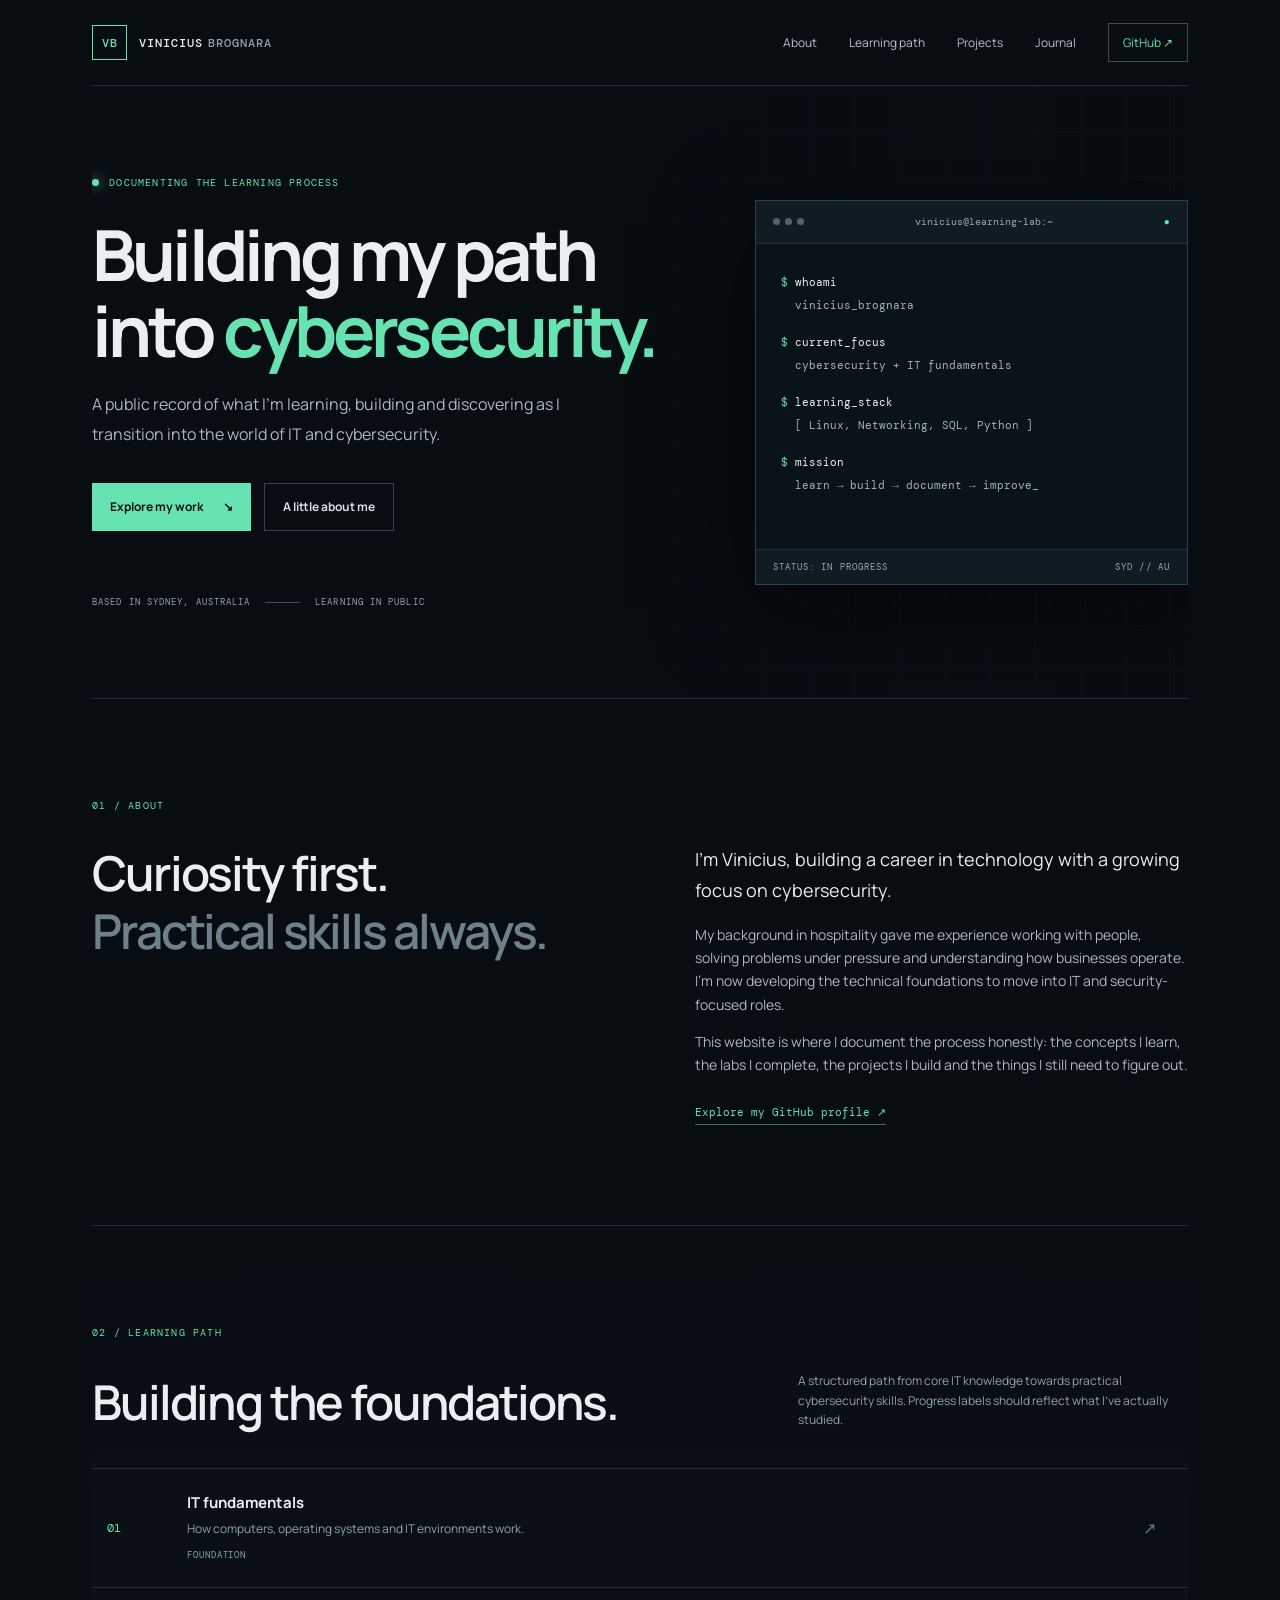
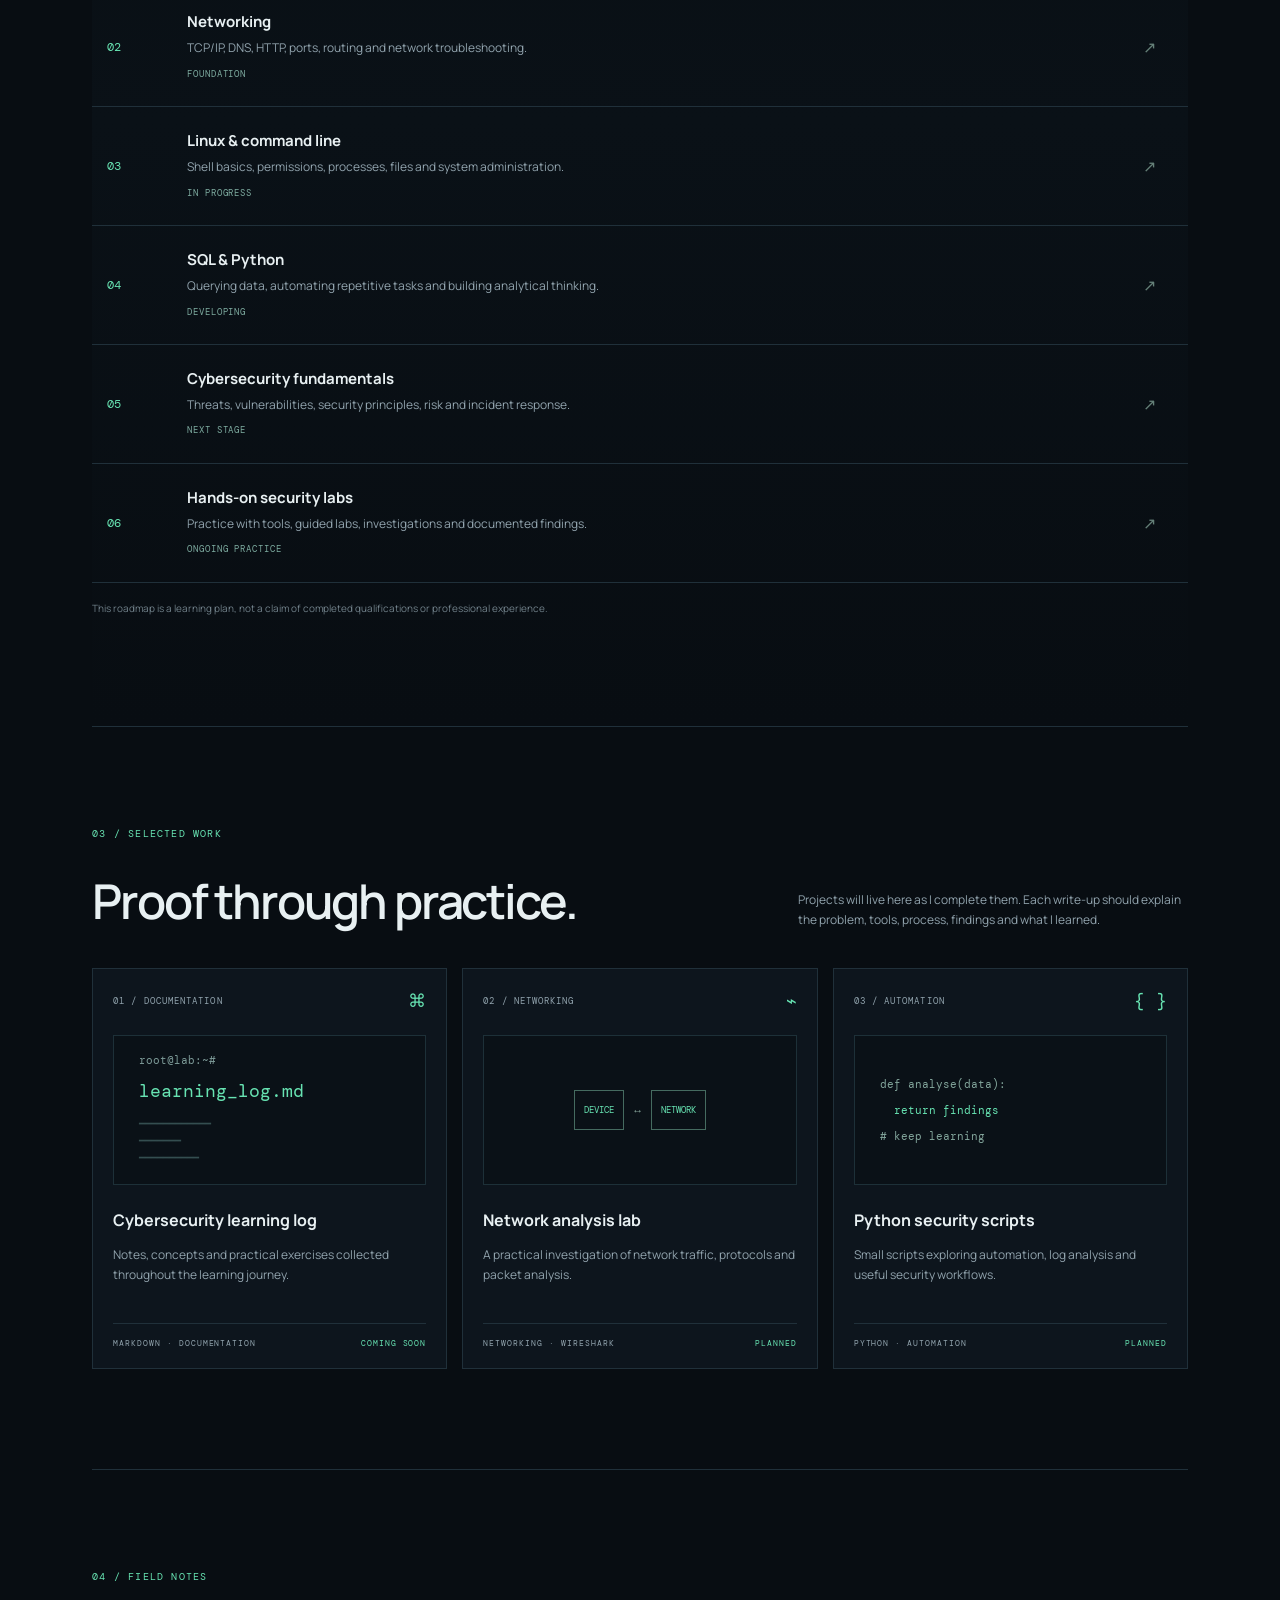
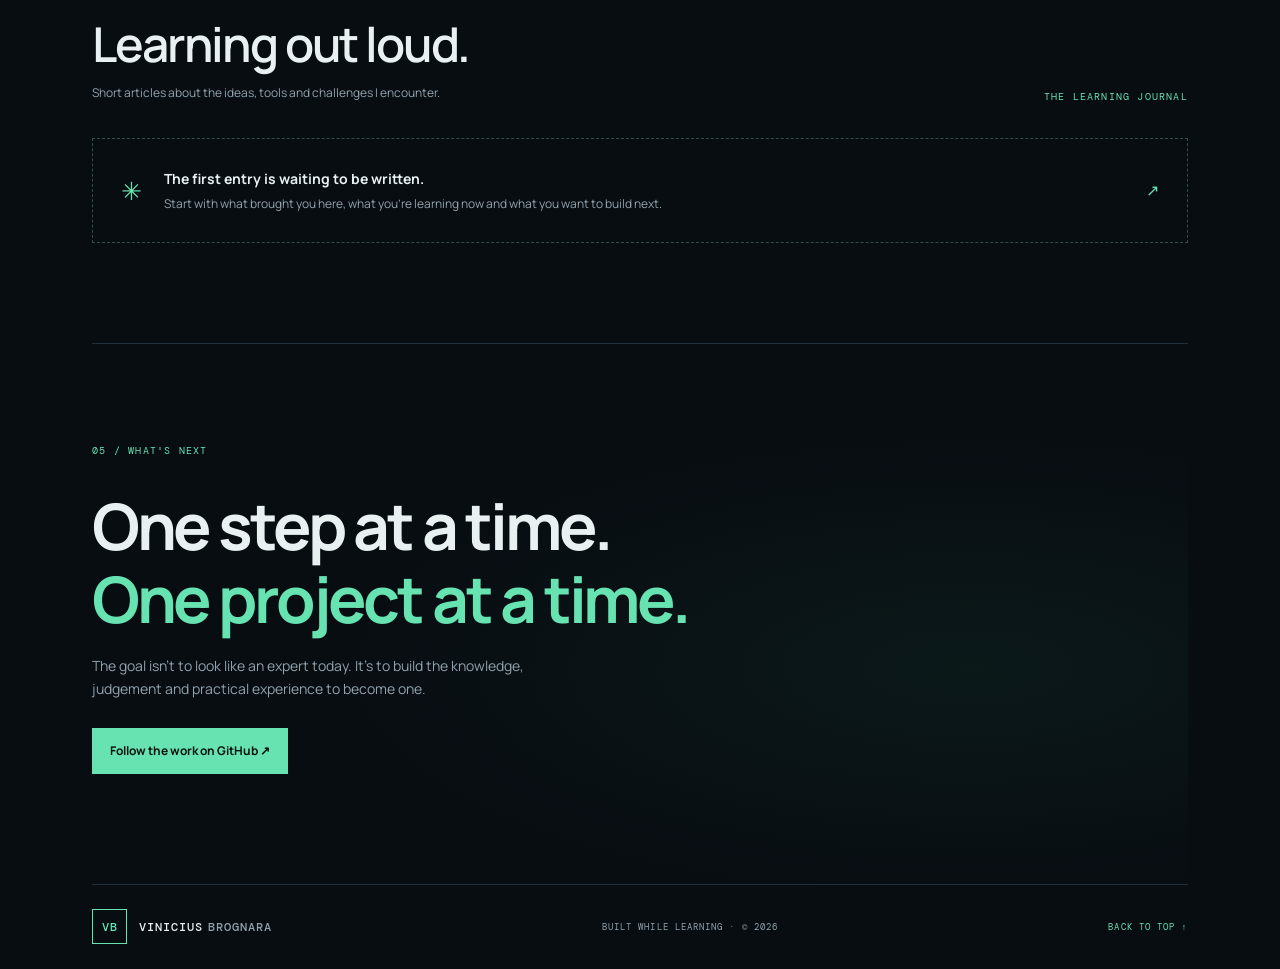
==== index.html @ 374f876f "Add files via upload" ====
<!doctype html>
<html lang="en">
<head>
  <meta charset="utf-8">
  <meta name="viewport" content="width=device-width, initial-scale=1">
  <meta name="description" content="Vinicius Brognara — cybersecurity learning journey, technical projects and career portfolio.">
  <title>Vinicius Brognara | Cybersecurity Journey</title>
  <link rel="preconnect" href="https://fonts.googleapis.com">
  <link rel="preconnect" href="https://fonts.gstatic.com" crossorigin>
  <link href="https://fonts.googleapis.com/css2?family=DM+Mono:wght@400;500&family=Manrope:wght@400;500;600;700;800&display=swap" rel="stylesheet">
  <link rel="stylesheet" href="styles.css">
</head>
<body>
  <div class="site-shell">
    <header class="topbar">
      <a class="brand" href="#home"><span class="brand-mark">VB</span><span>VINICIUS<span class="muted">BROGNARA</span></span></a>
      <button class="menu-toggle" aria-label="Open navigation" aria-expanded="false">☰</button>
      <nav class="nav">
        <a href="#about">About</a>
        <a href="#roadmap">Learning path</a>
        <a href="#projects">Projects</a>
        <a href="#journal">Journal</a>
        <a class="nav-cta" href="https://github.com/viniciusbrog" target="_blank" rel="noreferrer">GitHub ↗</a>
      </nav>
    </header>

    <main>
      <section class="hero" id="home">
        <div class="hero-copy">
          <div class="eyebrow"><span class="status-dot"></span> DOCUMENTING THE LEARNING PROCESS</div>
          <h1>Building my path<br>into <span class="accent">cybersecurity.</span></h1>
          <p class="hero-text">A public record of what I'm learning, building and discovering as I transition into the world of IT and cybersecurity.</p>
          <div class="hero-actions">
            <a class="button primary" href="#projects">Explore my work <span>↘</span></a>
            <a class="button secondary" href="#about">A little about me</a>
          </div>
          <div class="hero-meta"><span>BASED IN SYDNEY, AUSTRALIA</span><span class="meta-line"></span><span>LEARNING IN PUBLIC</span></div>
        </div>
        <div class="terminal-card" aria-label="Decorative terminal illustration">
          <div class="terminal-head"><div class="traffic"><i></i><i></i><i></i></div><span>vinicius@learning-lab:~</span><span class="terminal-lock">●</span></div>
          <div class="terminal-body">
            <p><span class="prompt">$</span> whoami</p><p class="output">vinicius_brognara</p>
            <p><span class="prompt">$</span> current_focus</p><p class="output">cybersecurity + IT fundamentals</p>
            <p><span class="prompt">$</span> learning_stack</p>
            <p class="output">[ Linux, Networking, SQL, Python ]</p>
            <p><span class="prompt">$</span> mission</p><p class="output">learn → build → document → improve<span class="cursor">_</span></p>
          </div>
          <div class="terminal-footer"><span>STATUS: IN PROGRESS</span><span>SYD // AU</span></div>
        </div>
        <div class="hero-grid"></div>
      </section>

      <section class="intro section" id="about">
        <div class="section-kicker">01 / ABOUT</div>
        <div class="intro-content">
          <h2>Curiosity first.<br><span class="muted-heading">Practical skills always.</span></h2>
          <div>
            <p class="lead">I'm Vinicius, building a career in technology with a growing focus on cybersecurity.</p>
            <p>My background in hospitality gave me experience working with people, solving problems under pressure and understanding how businesses operate. I'm now developing the technical foundations to move into IT and security-focused roles.</p>
            <p>This website is where I document the process honestly: the concepts I learn, the labs I complete, the projects I build and the things I still need to figure out.</p>
            <a class="text-link" href="https://github.com/viniciusbrog" target="_blank" rel="noreferrer">Explore my GitHub profile ↗</a>
          </div>
        </div>
      </section>

      <section class="section roadmap-section" id="roadmap">
        <div class="section-kicker">02 / LEARNING PATH</div>
        <div class="section-heading"><h2>Building the foundations.</h2><p>A structured path from core IT knowledge towards practical cybersecurity skills. Progress labels should reflect what I've actually studied.</p></div>
        <div class="roadmap">
          <article class="roadmap-item"><span class="step">01</span><div><h3>IT fundamentals</h3><p>How computers, operating systems and IT environments work.</p><span class="tag">FOUNDATION</span></div><span class="roadmap-arrow">↗</span></article>
          <article class="roadmap-item"><span class="step">02</span><div><h3>Networking</h3><p>TCP/IP, DNS, HTTP, ports, routing and network troubleshooting.</p><span class="tag">FOUNDATION</span></div><span class="roadmap-arrow">↗</span></article>
          <article class="roadmap-item"><span class="step">03</span><div><h3>Linux & command line</h3><p>Shell basics, permissions, processes, files and system administration.</p><span class="tag">IN PROGRESS</span></div><span class="roadmap-arrow">↗</span></article>
          <article class="roadmap-item"><span class="step">04</span><div><h3>SQL & Python</h3><p>Querying data, automating repetitive tasks and building analytical thinking.</p><span class="tag">DEVELOPING</span></div><span class="roadmap-arrow">↗</span></article>
          <article class="roadmap-item"><span class="step">05</span><div><h3>Cybersecurity fundamentals</h3><p>Threats, vulnerabilities, security principles, risk and incident response.</p><span class="tag">NEXT STAGE</span></div><span class="roadmap-arrow">↗</span></article>
          <article class="roadmap-item"><span class="step">06</span><div><h3>Hands-on security labs</h3><p>Practice with tools, guided labs, investigations and documented findings.</p><span class="tag">ONGOING PRACTICE</span></div><span class="roadmap-arrow">↗</span></article>
        </div>
        <p class="small-note">This roadmap is a learning plan, not a claim of completed qualifications or professional experience.</p>
      </section>

      <section class="section projects-section" id="projects">
        <div class="section-kicker">03 / SELECTED WORK</div>
        <div class="section-heading"><h2>Proof through practice.</h2><p>Projects will live here as I complete them. Each write-up should explain the problem, tools, process, findings and what I learned.</p></div>
        <div class="project-grid">
          <article class="project-card featured"><div class="project-top"><span class="project-type">01 / DOCUMENTATION</span><span class="project-icon">⌘</span></div><div class="project-visual visual-terminal"><span>root@lab:~#</span><b>learning_log.md</b><span class="visual-lines">━━━━━━━━━━━━<br>━━━━━━━<br>━━━━━━━━━━</span></div><h3>Cybersecurity learning log</h3><p>Notes, concepts and practical exercises collected throughout the learning journey.</p><div class="project-bottom"><span>MARKDOWN · DOCUMENTATION</span><span>COMING SOON</span></div></article>
          <article class="project-card"><div class="project-top"><span class="project-type">02 / NETWORKING</span><span class="project-icon">⌁</span></div><div class="project-visual visual-network"><div class="network-node">DEVICE</div><span class="network-connector">↔</span><div class="network-node">NETWORK</div></div><h3>Network analysis lab</h3><p>A practical investigation of network traffic, protocols and packet analysis.</p><div class="project-bottom"><span>NETWORKING · WIRESHARK</span><span>PLANNED</span></div></article>
          <article class="project-card"><div class="project-top"><span class="project-type">03 / AUTOMATION</span><span class="project-icon">{ }</span></div><div class="project-visual visual-code"><span>def analyse(data):</span><b>&nbsp;&nbsp;return findings</b><span># keep learning</span></div><h3>Python security scripts</h3><p>Small scripts exploring automation, log analysis and useful security workflows.</p><div class="project-bottom"><span>PYTHON · AUTOMATION</span><span>PLANNED</span></div></article>
        </div>
      </section>

      <section class="section journal-section" id="journal">
        <div class="section-kicker">04 / FIELD NOTES</div>
        <div class="journal-heading"><div><h2>Learning out loud.</h2><p>Short articles about the ideas, tools and challenges I encounter.</p></div><span class="journal-label">THE LEARNING JOURNAL</span></div>
        <div class="journal-empty"><span class="empty-symbol">✳</span><div><h3>The first entry is waiting to be written.</h3><p>Start with what brought you here, what you're learning now and what you want to build next.</p></div><span class="empty-arrow">↗</span></div>
      </section>

      <section class="closing">
        <div class="section-kicker">05 / WHAT'S NEXT</div>
        <h2>One step at a time.<br><span class="accent">One project at a time.</span></h2>
        <p>The goal isn't to look like an expert today. It's to build the knowledge, judgement and practical experience to become one.</p>
        <a class="button primary" href="https://github.com/viniciusbrog" target="_blank" rel="noreferrer">Follow the work on GitHub ↗</a>
      </section>
    </main>

    <footer><a class="brand" href="#home"><span class="brand-mark">VB</span><span>VINICIUS<span class="muted">BROGNARA</span></span></a><span>BUILT WHILE LEARNING · © <span id="year"></span></span><a href="#home">BACK TO TOP ↑</a></footer>
  </div>
  <script src="script.js"></script>
</body>
</html>
---- styles.css ----
:root{--bg:#080d12;--panel:#0d151d;--panel2:#101c25;--line:#20303a;--text:#e8f0f2;--muted:#91a3ad;--accent:#67e3b2;--accent2:#a3f2d1;--mono:"DM Mono",monospace;--sans:"Manrope",sans-serif}
*{box-sizing:border-box}html{scroll-behavior:smooth;scroll-padding-top:90px}body{margin:0;background:var(--bg);color:var(--text);font-family:var(--sans);line-height:1.65}a{color:inherit;text-decoration:none}.site-shell{max-width:1440px;margin:auto;padding:0 7.2%}.topbar{height:86px;display:flex;align-items:center;justify-content:space-between;border-bottom:1px solid var(--line);position:relative;z-index:5}.brand{display:flex;align-items:center;gap:12px;font:500 12px var(--mono);letter-spacing:.08em}.brand-mark{display:grid;place-items:center;width:35px;height:35px;border:1px solid var(--accent);color:var(--accent);font:500 12px var(--mono)}.muted{color:var(--muted);margin-left:5px}.nav{display:flex;align-items:center;gap:32px;font-size:12px;color:#b6c3c9}.nav a:hover,.text-link:hover{color:var(--accent)}.nav-cta{border:1px solid #385047;padding:9px 14px;color:var(--accent)}.menu-toggle{display:none;background:none;border:0;color:var(--text);font-size:22px}.hero{min-height:610px;display:grid;grid-template-columns:1.15fr .85fr;align-items:center;gap:7%;position:relative;overflow:hidden}.hero-copy{padding:90px 0;position:relative;z-index:1}.eyebrow,.section-kicker,.hero-meta,.terminal-footer,.project-type,.project-bottom,.journal-label,footer>span,footer>a:last-child{font:10px var(--mono);letter-spacing:.12em;color:var(--muted)}.eyebrow{color:var(--accent);display:flex;align-items:center;gap:10px}.status-dot{width:7px;height:7px;border-radius:50%;background:var(--accent);box-shadow:0 0 13px #67e3b2}.hero h1{font-size:clamp(42px,5.5vw,76px);line-height:1.08;letter-spacing:-.055em;margin:27px 0 22px;font-weight:700}.accent{color:var(--accent)}.hero-text{max-width:510px;color:#aab8c0;font-size:16px;line-height:1.85}.hero-actions{display:flex;gap:13px;margin-top:34px;flex-wrap:wrap}.button{display:inline-flex;align-items:center;gap:20px;padding:13px 18px;font-size:12px;font-weight:700}.primary{background:var(--accent);color:#07120f}.primary:hover{background:var(--accent2)}.secondary{border:1px solid #34444d;color:#d5dfe3}.hero-meta{display:flex;gap:15px;align-items:center;margin-top:65px;font-size:9px}.meta-line{height:1px;width:35px;background:#40515a}.terminal-card{background:#0b131a;border:1px solid #2b4149;box-shadow:0 25px 90px #0008;position:relative;z-index:1}.terminal-head,.terminal-footer{height:43px;padding:0 17px;display:flex;align-items:center;justify-content:space-between;background:#101b23;border-bottom:1px solid var(--line);font:10px var(--mono);color:#9babb3}.traffic{display:flex;gap:5px}.traffic i{width:7px;height:7px;border-radius:50%;background:#50636c}.terminal-lock{color:var(--accent)}.terminal-body{padding:30px 25px 35px;font:11px/1.5 var(--mono);min-height:280px}.terminal-body p{margin:0 0 7px}.prompt{color:var(--accent)}.output{color:#9fb2bb;padding-left:14px;margin-bottom:20px!important}.cursor{color:var(--accent);animation:blink 1s steps(2) infinite}@keyframes blink{50%{opacity:0}}.terminal-footer{height:35px;border:0;border-top:1px solid var(--line);font-size:9px}.hero-grid{position:absolute;right:-10%;top:0;width:65%;height:100%;opacity:.16;background-image:linear-gradient(#27413e 1px,transparent 1px),linear-gradient(90deg,#27413e 1px,transparent 1px);background-size:45px 45px;mask-image:linear-gradient(90deg,transparent,#000)}.section{padding:100px 0;border-top:1px solid var(--line)}.section-kicker{color:var(--accent);margin-bottom:32px}.intro-content{display:grid;grid-template-columns:1fr 1fr;gap:10%}.intro h2,.section-heading h2,.journal-heading h2{font-size:clamp(30px,4vw,48px);line-height:1.2;letter-spacing:-.045em;margin:0;font-weight:600}.muted-heading{color:#6e818b}.intro-content>div{max-width:570px;color:#a9b7be;font-size:14px}.intro-content .lead{color:#e4edef;font-size:18px;line-height:1.7;margin-top:0}.text-link{display:inline-block;color:var(--accent);font:11px var(--mono);margin-top:15px;border-bottom:1px solid #416d5e;padding-bottom:5px}.roadmap-section{background:linear-gradient(180deg,transparent,#0a1117 45%,transparent)}.section-heading{display:flex;justify-content:space-between;align-items:end;gap:30px;margin-bottom:38px}.section-heading p,.journal-heading p{max-width:390px;color:var(--muted);font-size:12px;margin:0}.roadmap{border-top:1px solid var(--line)}.roadmap-item{display:grid;grid-template-columns:65px 1fr 30px;gap:15px;align-items:center;padding:22px 15px;border-bottom:1px solid var(--line);transition:background .2s}.roadmap-item:hover{background:#101b21}.step{font:12px var(--mono);color:var(--accent)}.roadmap-item h3{font-size:15px;margin:0 0 3px}.roadmap-item p{font-size:12px;color:var(--muted);margin:0}.tag{display:inline-block;margin-top:9px;color:#7eaca0;font:9px var(--mono);letter-spacing:.1em}.roadmap-arrow{color:#658078}.small-note{color:#71818a;font-size:10px;margin-top:17px}.project-grid{display:grid;grid-template-columns:repeat(3,1fr);gap:15px}.project-card{background:var(--panel);border:1px solid var(--line);padding:20px;min-width:0}.project-card:hover{border-color:#527c6d}.project-top,.project-bottom{display:flex;justify-content:space-between;align-items:center}.project-type,.project-bottom{font-size:9px}.project-icon{color:var(--accent);font:18px var(--mono)}.project-visual{height:150px;margin:22px 0;background:#0a1117;border:1px solid #1d3038;display:flex;align-items:center;justify-content:center;gap:12px;color:#7d9b98;font:11px var(--mono);overflow:hidden}.visual-terminal{flex-direction:column;align-items:flex-start;padding:25px}.visual-terminal b{font-size:18px;color:var(--accent);font-weight:400}.visual-lines{font-size:10px;line-height:1.7;color:#344e50}.visual-network{gap:10px}.network-node{padding:13px 9px;border:1px solid #456b60;color:var(--accent);font-size:9px}.network-connector{color:#8aa99e}.visual-code{align-items:flex-start;justify-content:center;flex-direction:column;padding-left:25px;color:#83a69c}.visual-code b{color:var(--accent);font-weight:400}.project-card h3{font-size:16px;margin:0 0 7px}.project-card p{font-size:12px;color:var(--muted);min-height:58px}.project-bottom{border-top:1px solid var(--line);padding-top:14px;margin-top:20px;font-size:8px;gap:8px}.project-bottom span:last-child{color:var(--accent);text-align:right}.journal-heading{display:flex;justify-content:space-between;align-items:end;margin-bottom:35px}.journal-heading h2{margin-bottom:10px}.journal-label{color:var(--accent)}.journal-empty{border:1px dashed #344b4d;padding:28px;display:flex;align-items:center;gap:22px}.empty-symbol{font-size:25px;color:var(--accent)}.journal-empty h3{font-size:14px;margin:0 0 4px}.journal-empty p{font-size:12px;color:var(--muted);margin:0}.empty-arrow{margin-left:auto;color:var(--accent)}.closing{padding:100px 0 110px;border-top:1px solid var(--line);background:radial-gradient(ellipse at 80% 60%,#12302755,transparent 50%)}.closing h2{font-size:clamp(38px,5vw,65px);line-height:1.15;letter-spacing:-.05em;margin:0 0 18px}.closing p{max-width:480px;color:var(--muted);font-size:14px;margin-bottom:28px}footer{min-height:85px;border-top:1px solid var(--line);display:flex;align-items:center;justify-content:space-between;gap:15px}footer>span,footer>a:last-child{font-size:9px}footer>a:last-child{color:var(--accent)}
@media(max-width:800px){.site-shell{padding:0 5%}.hero{grid-template-columns:1fr;gap:20px;padding-bottom:65px}.hero-copy{padding:75px 0 15px}.terminal-card{max-width:550px;width:100%;margin:0 auto}.hero-meta{margin-top:35px}.intro-content{grid-template-columns:1fr;gap:25px}.section{padding:75px 0}.section-heading{display:block}.section-heading p{margin-top:15px}.project-grid{grid-template-columns:1fr 1fr}.journal-heading{display:block}.journal-label{display:inline-block;margin-top:20px}}
@media(max-width:560px){.topbar{height:70px}.menu-toggle{display:block}.nav{display:none;position:absolute;top:69px;left:0;right:0;background:#0d151d;border:1px solid var(--line);padding:20px;flex-direction:column;align-items:stretch;gap:18px}.nav.open{display:flex}.hero h1{font-size:44px}.hero-text{font-size:14px}.project-grid{grid-template-columns:1fr}.project-visual{height:130px}.roadmap-item{grid-template-columns:35px 1fr 15px;padding:18px 4px}.roadmap-item p{font-size:11px}.journal-empty{padding:20px;gap:13px}.empty-arrow{display:none}footer{padding:20px 0;flex-wrap:wrap}footer>span{order:3;width:100%}.closing{padding:75px 0}}
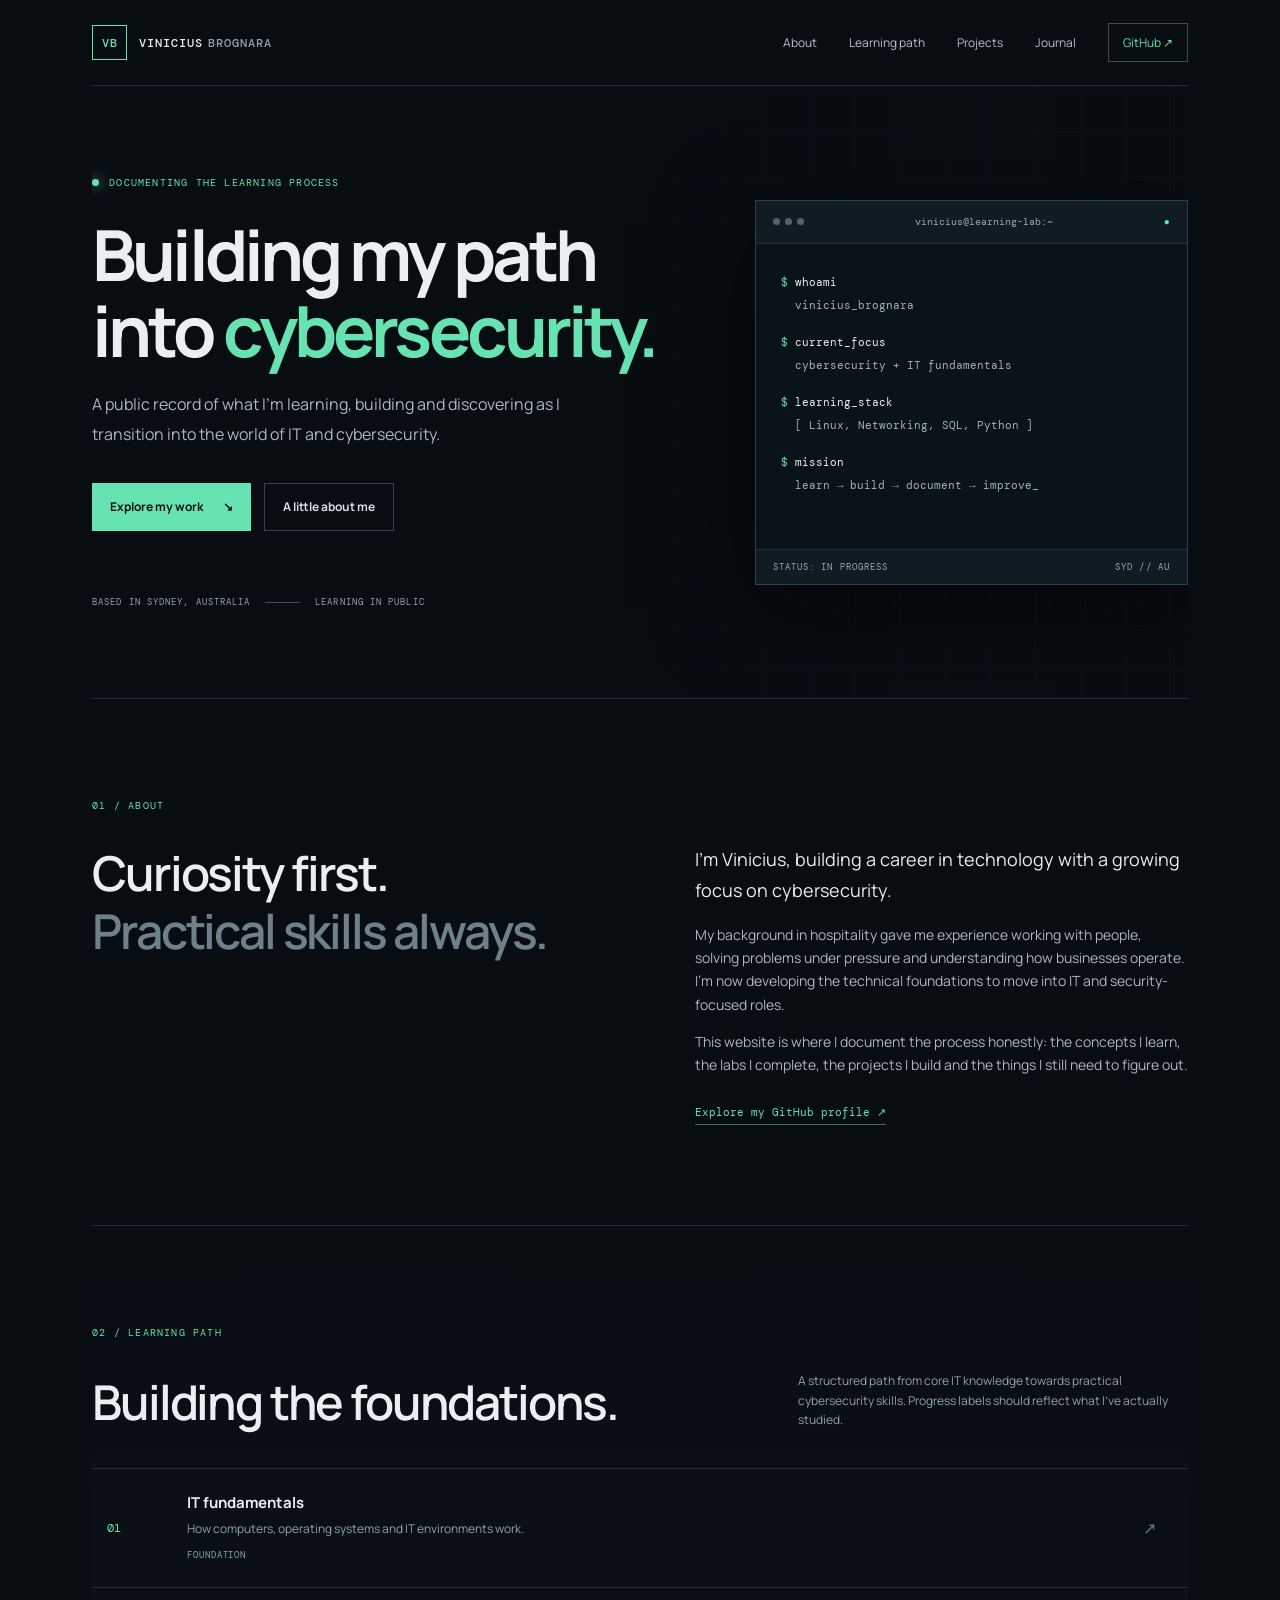
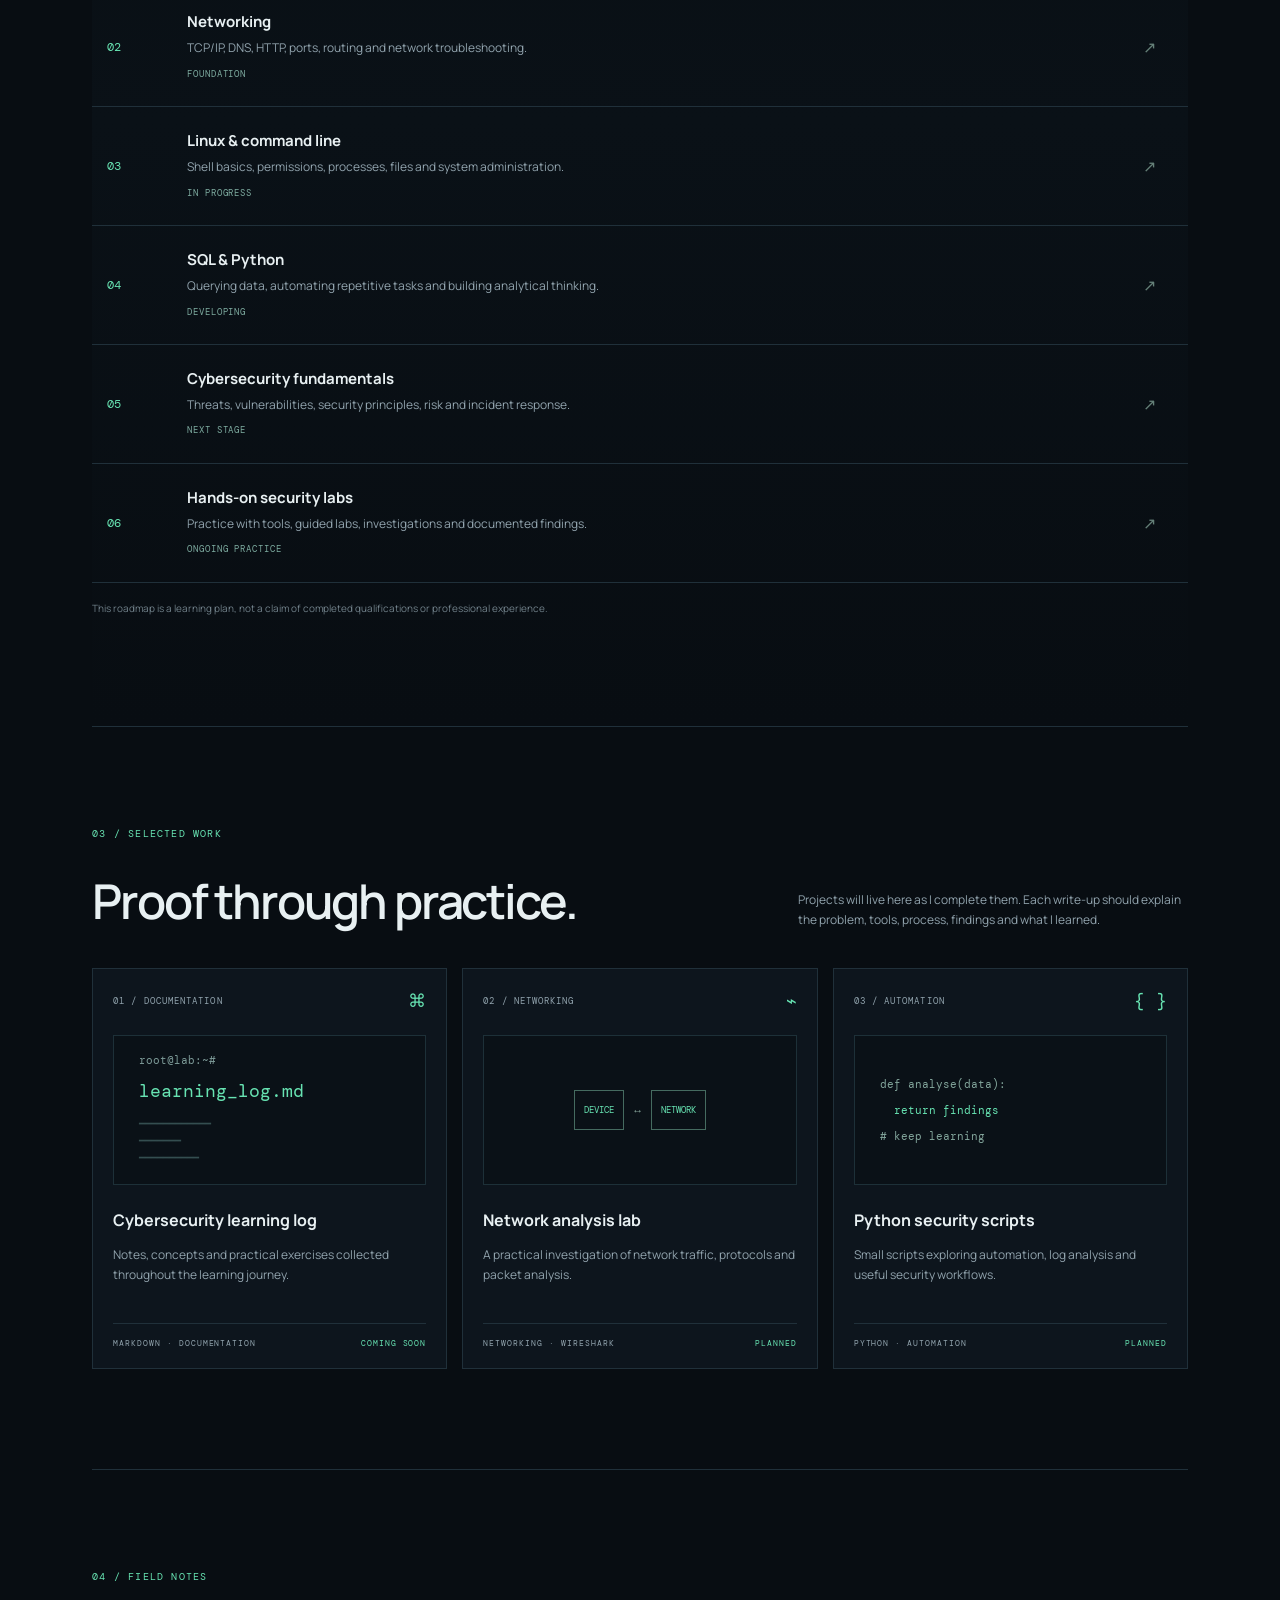
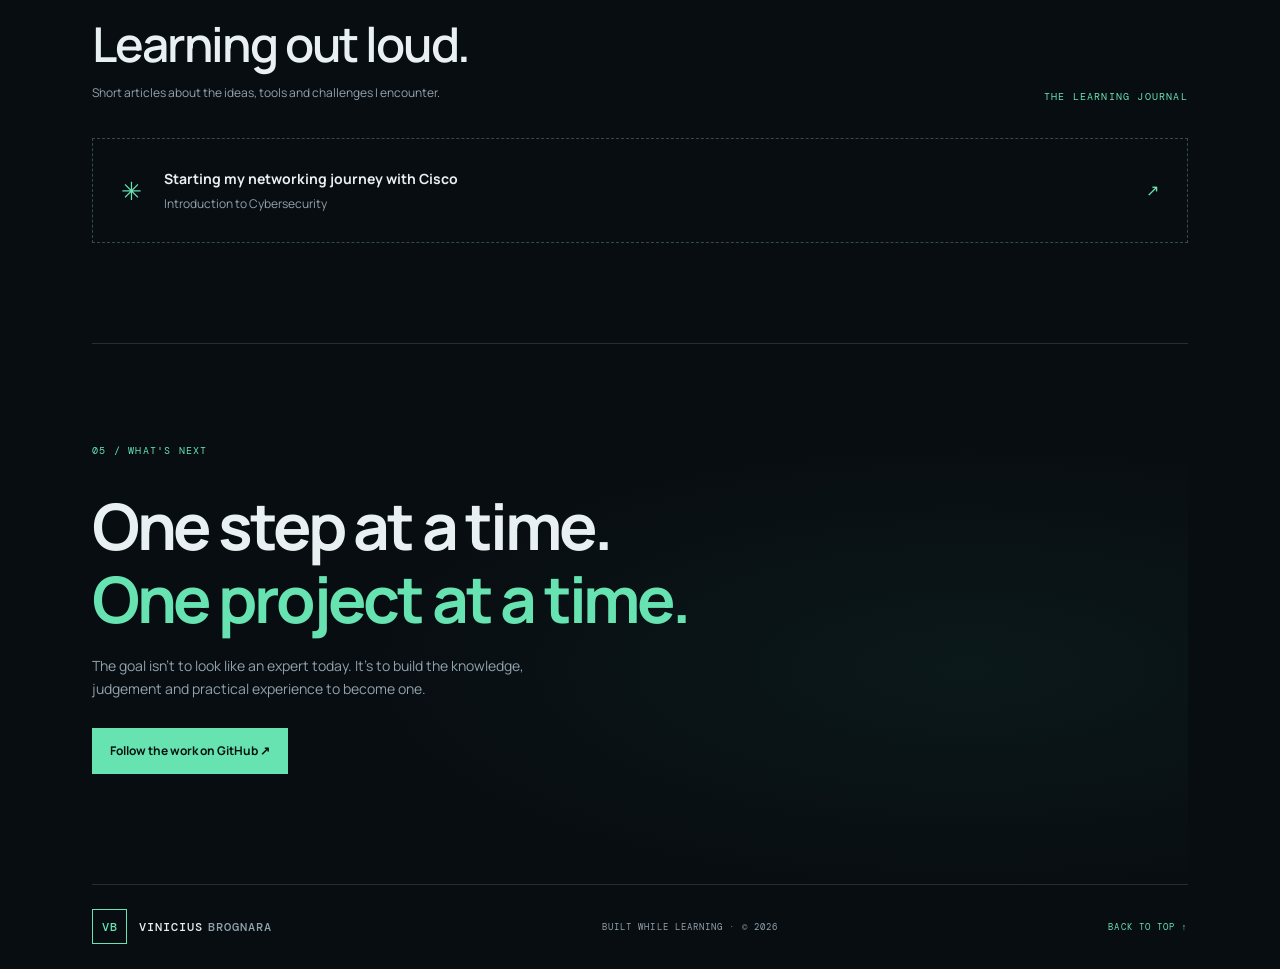
==== commit f0d696c9: "Add link to Cisco networking journey entry" ====
--- a/index.html
+++ b/index.html
@@ -90,7 +90,14 @@
       <section class="section journal-section" id="journal">
         <div class="section-kicker">04 / FIELD NOTES</div>
         <div class="journal-heading"><div><h2>Learning out loud.</h2><p>Short articles about the ideas, tools and challenges I encounter.</p></div><span class="journal-label">THE LEARNING JOURNAL</span></div>
-        <div class="journal-empty"><span class="empty-symbol">✳</span><div><h3>The first entry is waiting to be written.</h3><p>Start with what brought you here, what you're learning now and what you want to build next.</p></div><span class="empty-arrow">↗</span></div>
+        <a class="journal-empty" href="https://viniciusbrog.github.io/journal/cisco-networking-academy.html">
+          <span class="empty-symbol">✳</span>
+          <div>
+            <h3>Starting my networking journey with Cisco</h3>
+            <p>Introduction to Cybersecurity</p>
+          </div>
+          <span class="empty-arrow">↗</span>
+        </a>
       </section>
 
       <section class="closing">
